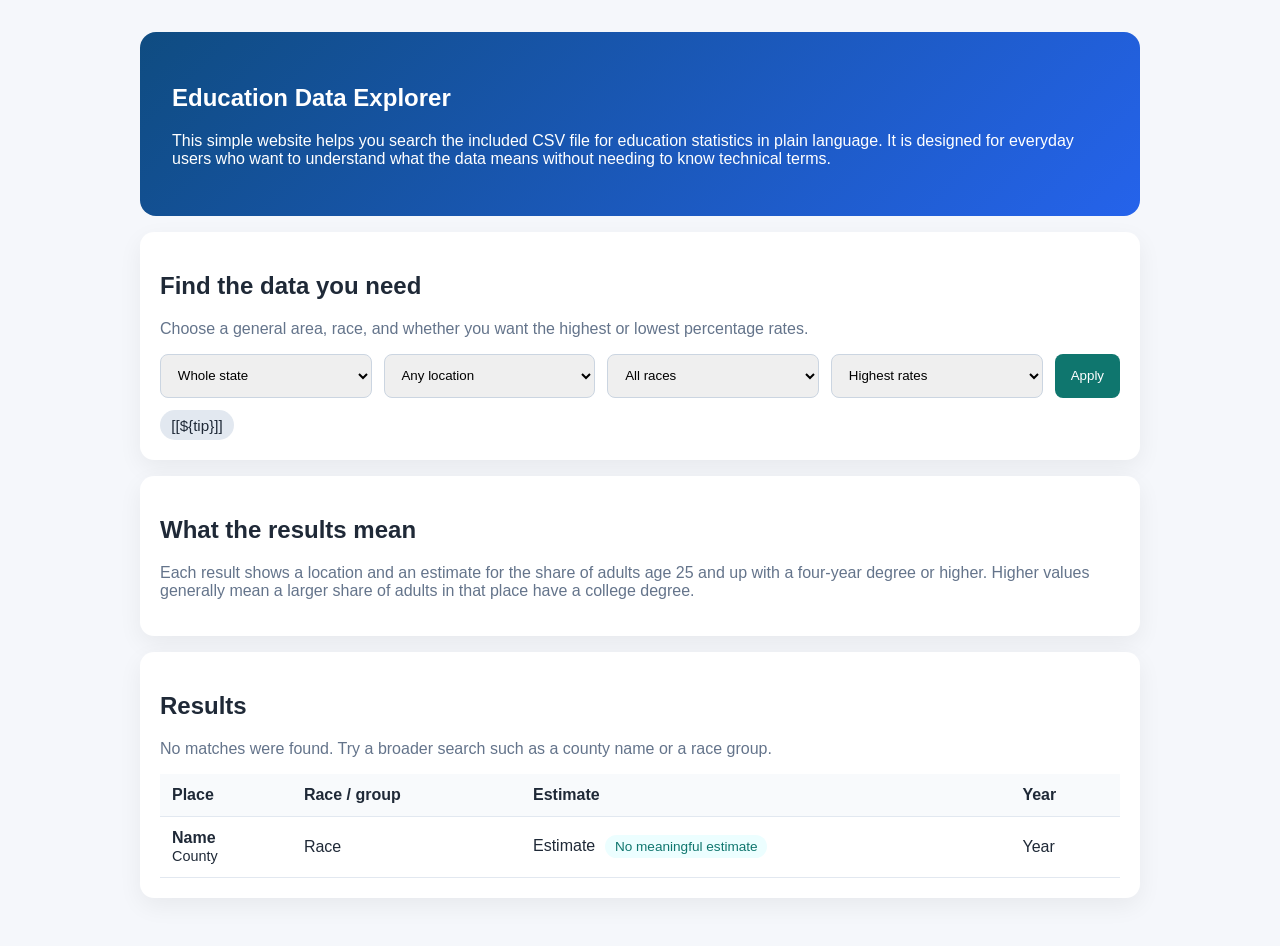
==== src/main/resources/templates/index.html @ f27b2f97 "Works1" ====
<!DOCTYPE html>
<html xmlns:th="http://www.thymeleaf.org" lang="en">
<head>
    <meta charset="UTF-8">
    <meta name="viewport" content="width=device-width, initial-scale=1.0">
    <title>Education Data Explorer</title>
    <style>
        body { font-family: Arial, sans-serif; margin: 0; background: #f5f7fb; color: #1f2937; }
        .page { max-width: 1000px; margin: 0 auto; padding: 2rem 1rem 3rem; }
        .hero { background: linear-gradient(135deg, #0f4c81, #2563eb); color: white; padding: 2rem; border-radius: 16px; }
        .panel { background: white; border-radius: 14px; padding: 1.25rem; margin-top: 1rem; box-shadow: 0 8px 24px rgba(0,0,0,0.06); }
        form { display: flex; gap: 0.75rem; flex-wrap: wrap; }
        select, input[type="text"] { flex: 1; min-width: 180px; padding: 0.8rem; border-radius: 8px; border: 1px solid #cbd5e1; }
        button { padding: 0.8rem 1rem; border: none; background: #0f766e; color: white; border-radius: 8px; cursor: pointer; }
        .badge { display: inline-block; padding: 0.25rem 0.6rem; border-radius: 999px; background: #ecfeff; color: #0f766e; font-size: 0.85rem; margin-left: 0.35rem; }
        .muted { color: #64748b; }
        .suggestions { display: flex; flex-wrap: wrap; gap: 0.5rem; margin-top: 0.75rem; }
        .pill { background: #e2e8f0; padding: 0.4rem 0.7rem; border-radius: 999px; font-size: 0.95rem; }
        table { width: 100%; border-collapse: collapse; margin-top: 1rem; }
        th, td { padding: 0.75rem; border-bottom: 1px solid #e2e8f0; text-align: left; }
        th { background: #f8fafc; }
        .small { font-size: 0.9rem; }
    </style>
</head>
<body>
<div class="page">
    <section class="hero">
        <h1>Education Data Explorer</h1>
        <p>This simple website helps you search the included CSV file for education statistics in plain language. It is designed for everyday users who want to understand what the data means without needing to know technical terms.</p>
    </section>

    <section class="panel">
        <h2>Find the data you need</h2>
        <p class="muted">Choose a general area, race, and whether you want the highest or lowest percentage rates.</p>
        <form method="get" action="/">
            <select name="scope">
                <option value="state" th:selected="${scope == 'state'}">Whole state</option>
                <option value="region" th:selected="${scope == 'region'}">Region</option>
                <option value="county" th:selected="${scope == 'county'}">County</option>
            </select>
            <select name="location">
                <option value="" th:selected="${location == ''}">Any location</option>
                <option value="California" th:selected="${location == 'California'}">California</option>
                <option value="Los Angeles" th:selected="${location == 'Los Angeles'}">Los Angeles</option>
                <option value="San Diego" th:selected="${location == 'San Diego'}">San Diego</option>
                <option value="Bay Area" th:selected="${location == 'Bay Area'}">Bay Area</option>
                <option value="Fresno" th:selected="${location == 'Fresno'}">Fresno</option>
            </select>
            <select name="race">
                <option value="all" th:selected="${race == 'all'}">All races</option>
                <option value="african" th:selected="${race == 'african'}">African American</option>
                <option value="asian" th:selected="${race == 'asian'}">Asian</option>
                <option value="latino" th:selected="${race == 'latino'}">Latino</option>
                <option value="white" th:selected="${race == 'white'}">White</option>
            </select>
            <select name="sortOrder">
                <option value="highest" th:selected="${sortOrder == 'highest'}">Highest rates</option>
                <option value="lowest" th:selected="${sortOrder == 'lowest'}">Lowest rates</option>
            </select>
            <button type="submit">Apply</button>
        </form>
        <div class="suggestions">
            <span class="pill" th:each="tip : ${guidance}">[[${tip}]]</span>
        </div>
    </section>

    <section class="panel">
        <h2>What the results mean</h2>
        <p class="muted">Each result shows a location and an estimate for the share of adults age 25 and up with a four-year degree or higher. Higher values generally mean a larger share of adults in that place have a college degree.</p>
    </section>

    <section class="panel">
        <h2>Results</h2>
        <p class="muted" th:if="${results.isEmpty()}">No matches were found. Try a broader search such as a county name or a race group.</p>
        <table th:if="${!results.isEmpty()}">
            <thead>
            <tr>
                <th>Place</th>
                <th>Race / group</th>
                <th>Estimate</th>
                <th>Year</th>
            </tr>
            </thead>
            <tbody>
            <tr th:each="row : ${results}">
                <td>
                    <strong th:text="${row.geoname()}">Name</strong><br/>
                    <span class="small" th:text="${row.countyName()}">County</span>
                </td>
                <td th:text="${row.raceEthName()}">Race</td>
                <td>
                    <span th:if="${row.estimate() != null && !#strings.isEmpty(row.estimate()) && !#strings.equalsIgnoreCase(row.estimate(), 'NA') && !#strings.equalsIgnoreCase(row.estimate(), 'N/A')}" th:text="${row.estimate() + '%'}">Estimate</span>
                    <span class="badge" th:unless="${row.estimate() != null && !#strings.isEmpty(row.estimate()) && !#strings.equalsIgnoreCase(row.estimate(), 'NA') && !#strings.equalsIgnoreCase(row.estimate(), 'N/A')}">No meaningful estimate</span>
                </td>
                <td th:text="${row.reportYear()}">Year</td>
            </tr>
            </tbody>
        </table>
    </section>
</div>
</body>
</html>
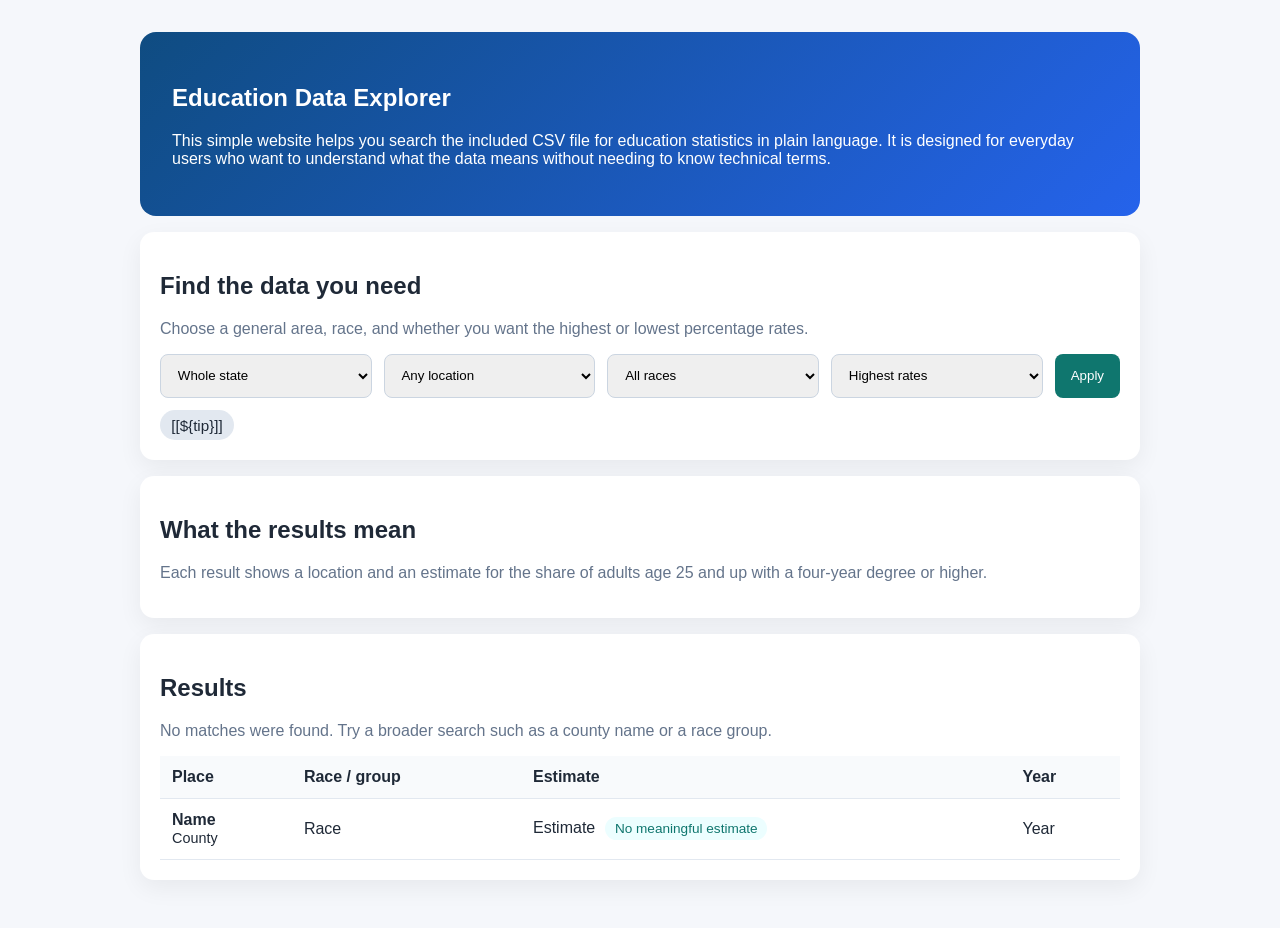
==== commit 41340de4: "Your commit message here" ====
--- a/src/main/resources/templates/index.html
+++ b/src/main/resources/templates/index.html
@@ -66,7 +66,7 @@
 
     <section class="panel">
         <h2>What the results mean</h2>
-        <p class="muted">Each result shows a location and an estimate for the share of adults age 25 and up with a four-year degree or higher. Higher values generally mean a larger share of adults in that place have a college degree.</p>
+        <p class="muted" th:text="${indicatorSummary}">Each result shows a location and an estimate for the share of adults age 25 and up with a four-year degree or higher.</p>
     </section>
 
     <section class="panel">
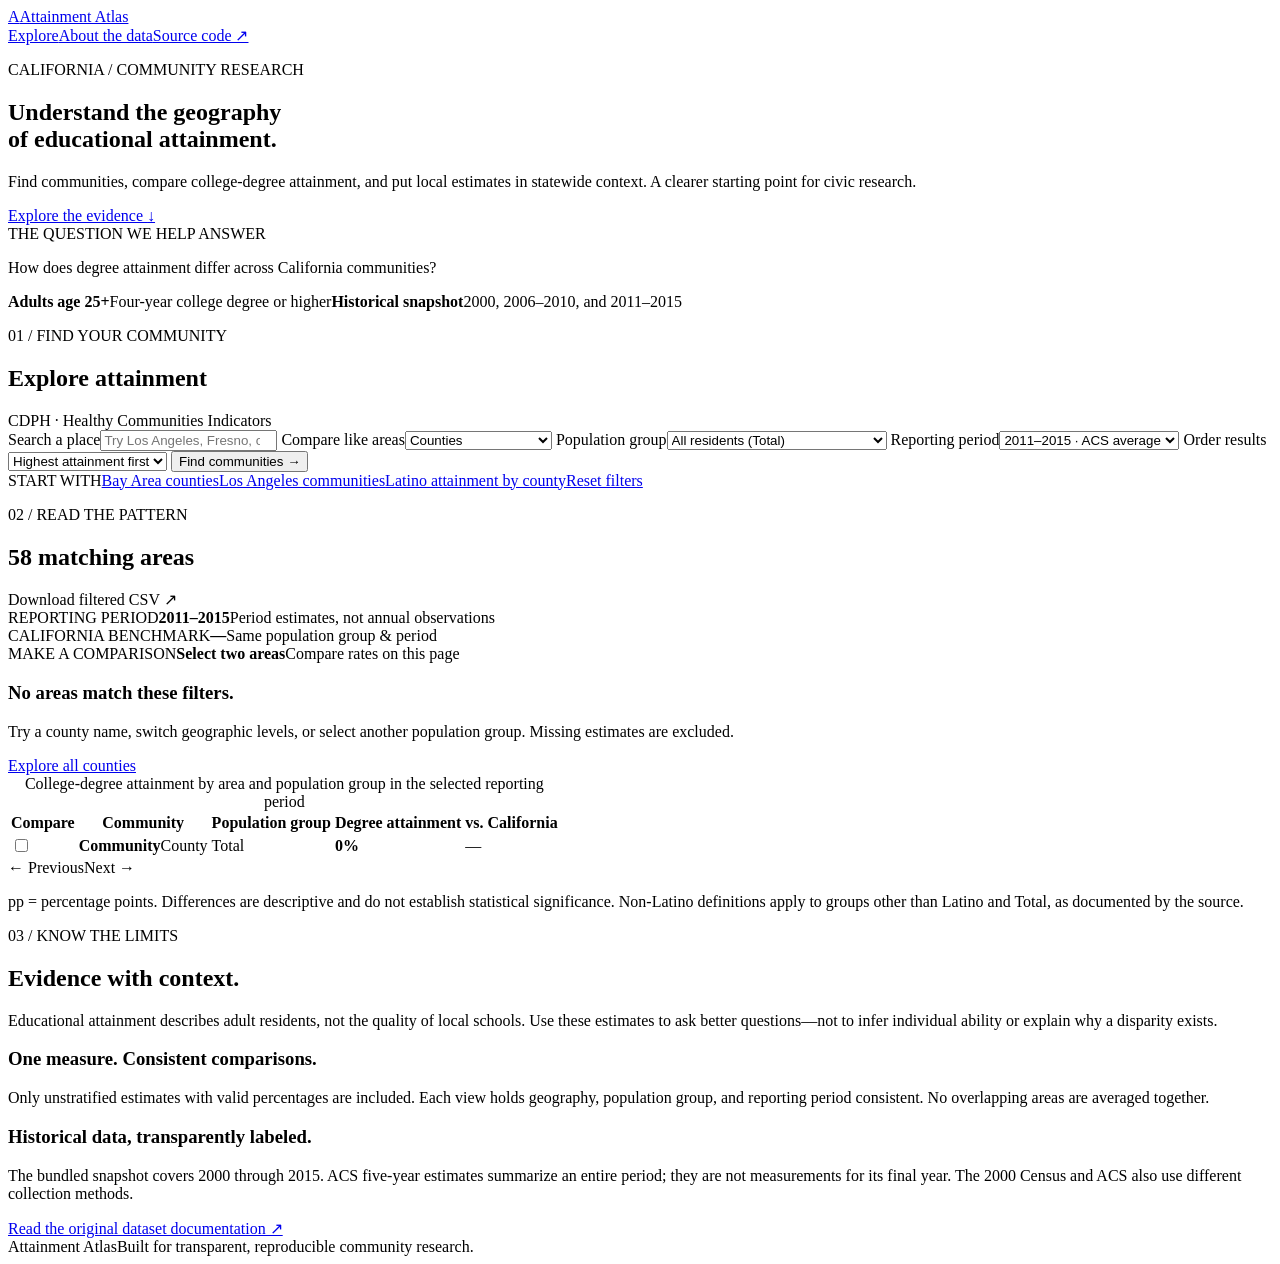
==== commit 9fd642ba: "feat: introduce Attainment Atlas research interface" ====
--- a/src/main/resources/templates/index.html
+++ b/src/main/resources/templates/index.html
@@ -1,102 +1,28 @@
-<!DOCTYPE html>
-<html xmlns:th="http://www.thymeleaf.org" lang="en">
-<head>
-    <meta charset="UTF-8">
-    <meta name="viewport" content="width=device-width, initial-scale=1.0">
-    <title>Education Data Explorer</title>
-    <style>
-        body { font-family: Arial, sans-serif; margin: 0; background: #f5f7fb; color: #1f2937; }
-        .page { max-width: 1000px; margin: 0 auto; padding: 2rem 1rem 3rem; }
-        .hero { background: linear-gradient(135deg, #0f4c81, #2563eb); color: white; padding: 2rem; border-radius: 16px; }
-        .panel { background: white; border-radius: 14px; padding: 1.25rem; margin-top: 1rem; box-shadow: 0 8px 24px rgba(0,0,0,0.06); }
-        form { display: flex; gap: 0.75rem; flex-wrap: wrap; }
-        select, input[type="text"] { flex: 1; min-width: 180px; padding: 0.8rem; border-radius: 8px; border: 1px solid #cbd5e1; }
-        button { padding: 0.8rem 1rem; border: none; background: #0f766e; color: white; border-radius: 8px; cursor: pointer; }
-        .badge { display: inline-block; padding: 0.25rem 0.6rem; border-radius: 999px; background: #ecfeff; color: #0f766e; font-size: 0.85rem; margin-left: 0.35rem; }
-        .muted { color: #64748b; }
-        .suggestions { display: flex; flex-wrap: wrap; gap: 0.5rem; margin-top: 0.75rem; }
-        .pill { background: #e2e8f0; padding: 0.4rem 0.7rem; border-radius: 999px; font-size: 0.95rem; }
-        table { width: 100%; border-collapse: collapse; margin-top: 1rem; }
-        th, td { padding: 0.75rem; border-bottom: 1px solid #e2e8f0; text-align: left; }
-        th { background: #f8fafc; }
-        .small { font-size: 0.9rem; }
-    </style>
-</head>
+<!doctype html>
+<html lang="en" xmlns:th="http://www.thymeleaf.org">
+<head><meta charset="utf-8"><meta name="viewport" content="width=device-width,initial-scale=1"><title>Attainment Atlas · California education research</title><link rel="stylesheet" href="/atlas.css"><script src="/atlas.js" defer></script></head>
 <body>
-<div class="page">
-    <section class="hero">
-        <h1>Education Data Explorer</h1>
-        <p>This simple website helps you search the included CSV file for education statistics in plain language. It is designed for everyday users who want to understand what the data means without needing to know technical terms.</p>
-    </section>
-
-    <section class="panel">
-        <h2>Find the data you need</h2>
-        <p class="muted">Choose a general area, race, and whether you want the highest or lowest percentage rates.</p>
-        <form method="get" action="/">
-            <select name="scope">
-                <option value="state" th:selected="${scope == 'state'}">Whole state</option>
-                <option value="region" th:selected="${scope == 'region'}">Region</option>
-                <option value="county" th:selected="${scope == 'county'}">County</option>
-            </select>
-            <select name="location">
-                <option value="" th:selected="${location == ''}">Any location</option>
-                <option value="California" th:selected="${location == 'California'}">California</option>
-                <option value="Los Angeles" th:selected="${location == 'Los Angeles'}">Los Angeles</option>
-                <option value="San Diego" th:selected="${location == 'San Diego'}">San Diego</option>
-                <option value="Bay Area" th:selected="${location == 'Bay Area'}">Bay Area</option>
-                <option value="Fresno" th:selected="${location == 'Fresno'}">Fresno</option>
-            </select>
-            <select name="race">
-                <option value="all" th:selected="${race == 'all'}">All races</option>
-                <option value="african" th:selected="${race == 'african'}">African American</option>
-                <option value="asian" th:selected="${race == 'asian'}">Asian</option>
-                <option value="latino" th:selected="${race == 'latino'}">Latino</option>
-                <option value="white" th:selected="${race == 'white'}">White</option>
-            </select>
-            <select name="sortOrder">
-                <option value="highest" th:selected="${sortOrder == 'highest'}">Highest rates</option>
-                <option value="lowest" th:selected="${sortOrder == 'lowest'}">Lowest rates</option>
-            </select>
-            <button type="submit">Apply</button>
-        </form>
-        <div class="suggestions">
-            <span class="pill" th:each="tip : ${guidance}">[[${tip}]]</span>
-        </div>
-    </section>
-
-    <section class="panel">
-        <h2>What the results mean</h2>
-        <p class="muted" th:text="${indicatorSummary}">Each result shows a location and an estimate for the share of adults age 25 and up with a four-year degree or higher.</p>
-    </section>
-
-    <section class="panel">
-        <h2>Results</h2>
-        <p class="muted" th:if="${results.isEmpty()}">No matches were found. Try a broader search such as a county name or a race group.</p>
-        <table th:if="${!results.isEmpty()}">
-            <thead>
-            <tr>
-                <th>Place</th>
-                <th>Race / group</th>
-                <th>Estimate</th>
-                <th>Year</th>
-            </tr>
-            </thead>
-            <tbody>
-            <tr th:each="row : ${results}">
-                <td>
-                    <strong th:text="${row.geoname()}">Name</strong><br/>
-                    <span class="small" th:text="${row.countyName()}">County</span>
-                </td>
-                <td th:text="${row.raceEthName()}">Race</td>
-                <td>
-                    <span th:if="${row.estimate() != null && !#strings.isEmpty(row.estimate()) && !#strings.equalsIgnoreCase(row.estimate(), 'NA') && !#strings.equalsIgnoreCase(row.estimate(), 'N/A')}" th:text="${row.estimate() + '%'}">Estimate</span>
-                    <span class="badge" th:unless="${row.estimate() != null && !#strings.isEmpty(row.estimate()) && !#strings.equalsIgnoreCase(row.estimate(), 'NA') && !#strings.equalsIgnoreCase(row.estimate(), 'N/A')}">No meaningful estimate</span>
-                </td>
-                <td th:text="${row.reportYear()}">Year</td>
-            </tr>
-            </tbody>
-        </table>
-    </section>
-</div>
-</body>
-</html>
+<header class="masthead"><a class="brand" href="/">A<span class="brandname">Attainment Atlas</span></a><nav><a href="#explore">Explore</a><a href="#method">About the data</a><a href="https://github.com/Invasivepencils/education-statistics-compiler">Source code ↗</a></nav></header>
+<main>
+<section class="hero"><div><p class="eyebrow">CALIFORNIA / COMMUNITY RESEARCH</p><h1>Understand the geography<br>of educational attainment.</h1><p class="intro">Find communities, compare college-degree attainment, and put local estimates in statewide context. A clearer starting point for civic research.</p><a class="button" href="#explore">Explore the evidence <span>↓</span></a></div><aside class="hero-note"><span class="mini">THE QUESTION WE HELP ANSWER</span><p>How does degree attainment differ across California communities?</p><div class="rule"></div><strong>Adults age 25+</strong><span>Four-year college degree or higher</span><strong>Historical snapshot</strong><span>2000, 2006–2010, and 2011–2015</span></aside></section>
+<section class="workspace" id="explore" aria-labelledby="explore-title"><div class="section-head"><div><p class="eyebrow">01 / FIND YOUR COMMUNITY</p><h2 id="explore-title">Explore attainment</h2></div><span class="tag">CDPH · Healthy Communities Indicators</span></div>
+<form action="/" method="get" class="filters">
+<label class="search-label">Search a place<input name="query" type="search" th:value="${query}" placeholder="Try Los Angeles, Fresno, or Bay Area" list="places"><datalist id="places"><option th:each="place : ${suggestions}" th:value="${place}"></option></datalist></label>
+<label>Compare like areas<select name="scope"><option value="county" th:selected="${scope=='county'}">Counties</option><option value="city" th:selected="${scope=='city'}">Cities &amp; communities</option><option value="region" th:selected="${scope=='region'}">Regions</option><option value="state" th:selected="${scope=='state'}">Statewide</option></select></label>
+<label>Population group<select name="race"><option value="all" th:selected="${race=='all'}">All residents (Total)</option><option value="african" th:selected="${race=='african'}">Black / African American</option><option value="asian" th:selected="${race=='asian'}">Asian</option><option value="latino" th:selected="${race=='latino'}">Latino</option><option value="white" th:selected="${race=='white'}">White</option><option value="aian" th:selected="${race=='aian'}">American Indian / Alaska Native</option><option value="nhopi" th:selected="${race=='nhopi'}">Native Hawaiian / Pacific Islander</option><option value="multiple" th:selected="${race=='multiple'}">Multiple races</option><option value="other" th:selected="${race=='other'}">Other</option></select></label>
+<label>Reporting period<select name="period"><option value="2011-2015" th:selected="${period=='2011-2015'}">2011–2015 · ACS average</option><option value="2006-2010" th:selected="${period=='2006-2010'}">2006–2010 · ACS average</option><option value="2000" th:selected="${period=='2000'}">2000 · Census</option></select></label>
+<label>Order results<select name="sortOrder"><option value="highest" th:selected="${sortOrder=='highest'}">Highest attainment first</option><option value="lowest" th:selected="${sortOrder=='lowest'}">Lowest attainment first</option></select></label>
+<button class="button" type="submit">Find communities →</button>
+</form><div class="quick"><span>START WITH</span><a href="/?scope=county&amp;query=Bay+Area">Bay Area counties</a><a href="/?scope=city&amp;query=Los+Angeles">Los Angeles communities</a><a href="/?scope=county&amp;race=latino">Latino attainment by county</a><a href="/">Reset filters</a></div>
+</section>
+<section class="results" aria-labelledby="result-title"><div class="section-head"><div><p class="eyebrow">02 / READ THE PATTERN</p><h2 id="result-title"><span th:text="${total}">58</span> matching areas</h2></div><a class="textlink" th:href="@{/export(query=${query},scope=${scope},race=${race},period=${period},sortOrder=${sortOrder})}">Download filtered CSV ↗</a></div>
+<div class="context"><div><span class="mini">REPORTING PERIOD</span><strong th:text="${period}">2011–2015</strong><span>Period estimates, not annual observations</span></div><div><span class="mini">CALIFORNIA BENCHMARK</span><strong th:text="${benchmark == null ? 'Unavailable' : #numbers.formatDecimal(benchmark,1,1) + '%'}">—</strong><span>Same population group &amp; period</span></div><div><span class="mini">MAKE A COMPARISON</span><strong>Select two areas</strong><span>Compare rates on this page</span></div></div>
+<div id="comparison" class="comparison" hidden aria-live="polite"></div>
+<div class="empty" th:if="${results.isEmpty()}"><h3>No areas match these filters.</h3><p>Try a county name, switch geographic levels, or select another population group. Missing estimates are excluded.</p><a class="button" href="/">Explore all counties</a></div>
+<div class="table-wrap" th:unless="${results.isEmpty()}"><table><caption class="sr-only">College-degree attainment by area and population group in the selected reporting period</caption><thead><tr><th scope="col">Compare</th><th scope="col">Community</th><th scope="col">Population group</th><th scope="col">Degree attainment</th><th scope="col">vs. California</th></tr></thead><tbody>
+<tr th:each="row : ${results}"><td><input class="compare-check" type="checkbox" th:attr="aria-label=${'Compare ' + service.getDisplayLocation(row)},data-place=${service.getDisplayLocation(row)},data-rate=${row.estimate()}"></td><td><strong th:text="${service.getDisplayLocation(row)}">Community</strong><span class="sub" th:text="${service.getDisplayContext(row)}">County</span></td><td th:text="${service.getDisplayRaceName(row)}">Total</td><td><div class="rate"><strong th:text="${row.estimate() + '%'}">0%</strong><span class="bar"><span th:style="${'width:' + row.estimate() + '%'}"></span></span></div></td><td><span class="gap" th:classappend="${benchmark != null and service.rate(row) >= benchmark ? 'positive' : ''}" th:text="${benchmark == null ? '—' : #numbers.formatDecimal(service.rate(row)-benchmark,1,1) + ' pp'}">—</span></td></tr>
+</tbody></table></div><div class="pagination"><span th:text="${'Page ' + page + ' of ' + pages + ' · 25 areas per page'}"></span><div><a th:if="${page>1}" th:href="@{/(query=${query},scope=${scope},race=${race},period=${period},sortOrder=${sortOrder},page=${page-1})}">← Previous</a><a th:if="${page<pages}" th:href="@{/(query=${query},scope=${scope},race=${race},period=${period},sortOrder=${sortOrder},page=${page+1})}">Next →</a></div></div>
+<p class="footnote">pp = percentage points. Differences are descriptive and do not establish statistical significance. Non-Latino definitions apply to groups other than Latino and Total, as documented by the source.</p></section>
+<section id="method" class="method"><div><p class="eyebrow">03 / KNOW THE LIMITS</p><h2>Evidence with context.</h2><p>Educational attainment describes adult residents, not the quality of local schools. Use these estimates to ask better questions—not to infer individual ability or explain why a disparity exists.</p></div><div><h3>One measure. Consistent comparisons.</h3><p>Only unstratified estimates with valid percentages are included. Each view holds geography, population group, and reporting period consistent. No overlapping areas are averaged together.</p><h3>Historical data, transparently labeled.</h3><p>The bundled snapshot covers 2000 through 2015. ACS five-year estimates summarize an entire period; they are not measurements for its final year. The 2000 Census and ACS also use different collection methods.</p><a class="textlink" href="https://catalog.data.gov/dataset/educational-attainment">Read the original dataset documentation ↗</a></div></section>
+</main><footer><span>Attainment Atlas</span><span>Built for transparent, reproducible community research.</span></footer>
+</body></html>
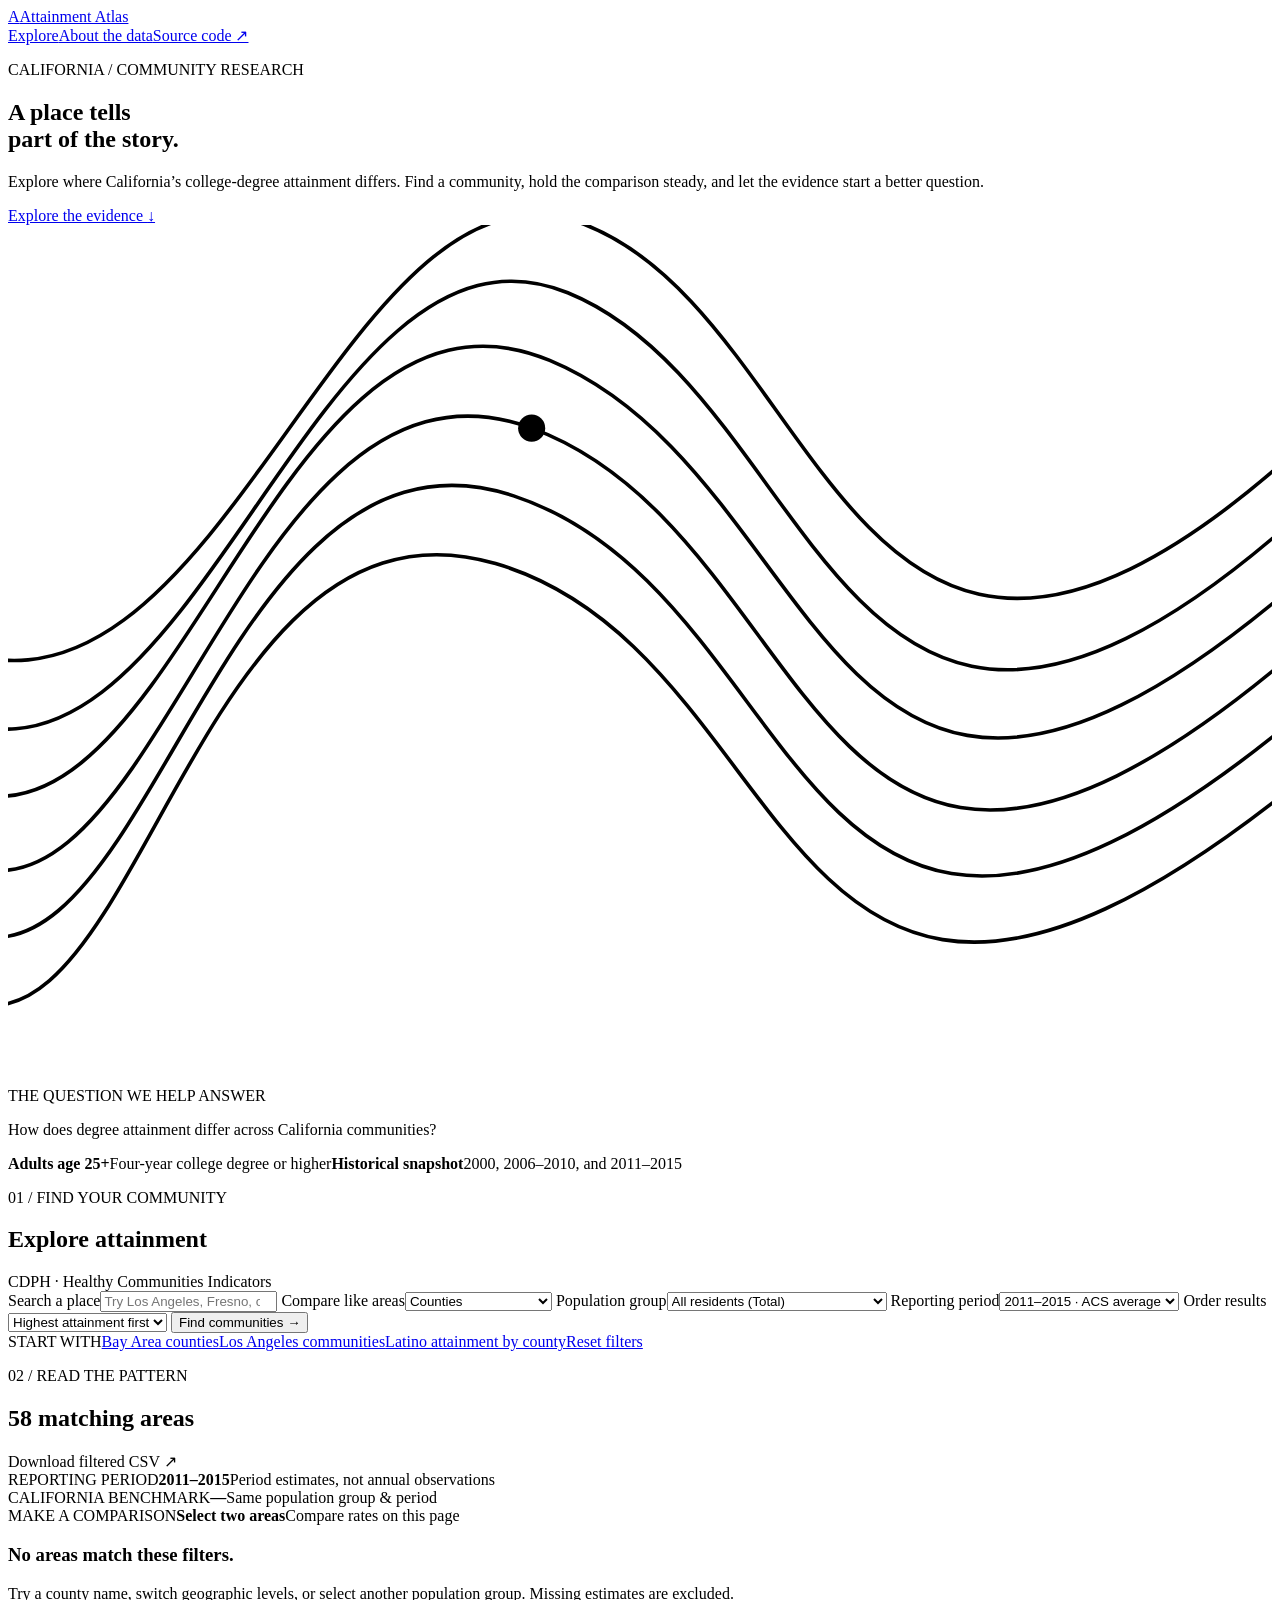
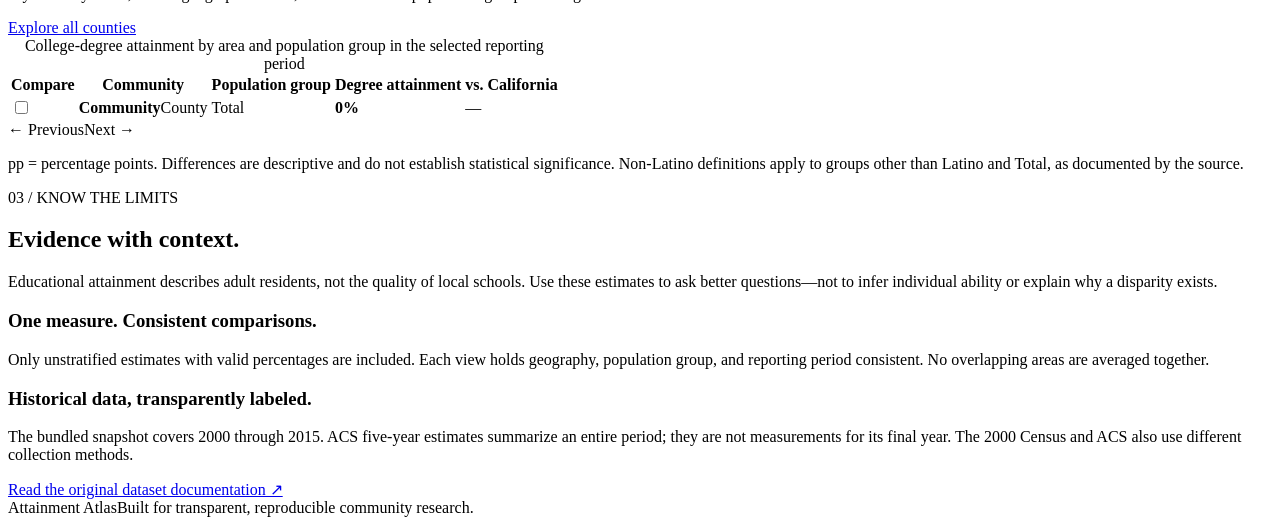
==== commit a6186542: "style: give Attainment Atlas a civic field-guide identity" ====
--- a/src/main/resources/templates/index.html
+++ b/src/main/resources/templates/index.html
@@ -1,28 +1,28 @@
-<!doctype html>
-<html lang="en" xmlns:th="http://www.thymeleaf.org">
-<head><meta charset="utf-8"><meta name="viewport" content="width=device-width,initial-scale=1"><title>Attainment Atlas · California education research</title><link rel="stylesheet" href="/atlas.css"><script src="/atlas.js" defer></script></head>
-<body>
-<header class="masthead"><a class="brand" href="/">A<span class="brandname">Attainment Atlas</span></a><nav><a href="#explore">Explore</a><a href="#method">About the data</a><a href="https://github.com/Invasivepencils/education-statistics-compiler">Source code ↗</a></nav></header>
-<main>
-<section class="hero"><div><p class="eyebrow">CALIFORNIA / COMMUNITY RESEARCH</p><h1>Understand the geography<br>of educational attainment.</h1><p class="intro">Find communities, compare college-degree attainment, and put local estimates in statewide context. A clearer starting point for civic research.</p><a class="button" href="#explore">Explore the evidence <span>↓</span></a></div><aside class="hero-note"><span class="mini">THE QUESTION WE HELP ANSWER</span><p>How does degree attainment differ across California communities?</p><div class="rule"></div><strong>Adults age 25+</strong><span>Four-year college degree or higher</span><strong>Historical snapshot</strong><span>2000, 2006–2010, and 2011–2015</span></aside></section>
-<section class="workspace" id="explore" aria-labelledby="explore-title"><div class="section-head"><div><p class="eyebrow">01 / FIND YOUR COMMUNITY</p><h2 id="explore-title">Explore attainment</h2></div><span class="tag">CDPH · Healthy Communities Indicators</span></div>
-<form action="/" method="get" class="filters">
-<label class="search-label">Search a place<input name="query" type="search" th:value="${query}" placeholder="Try Los Angeles, Fresno, or Bay Area" list="places"><datalist id="places"><option th:each="place : ${suggestions}" th:value="${place}"></option></datalist></label>
-<label>Compare like areas<select name="scope"><option value="county" th:selected="${scope=='county'}">Counties</option><option value="city" th:selected="${scope=='city'}">Cities &amp; communities</option><option value="region" th:selected="${scope=='region'}">Regions</option><option value="state" th:selected="${scope=='state'}">Statewide</option></select></label>
-<label>Population group<select name="race"><option value="all" th:selected="${race=='all'}">All residents (Total)</option><option value="african" th:selected="${race=='african'}">Black / African American</option><option value="asian" th:selected="${race=='asian'}">Asian</option><option value="latino" th:selected="${race=='latino'}">Latino</option><option value="white" th:selected="${race=='white'}">White</option><option value="aian" th:selected="${race=='aian'}">American Indian / Alaska Native</option><option value="nhopi" th:selected="${race=='nhopi'}">Native Hawaiian / Pacific Islander</option><option value="multiple" th:selected="${race=='multiple'}">Multiple races</option><option value="other" th:selected="${race=='other'}">Other</option></select></label>
-<label>Reporting period<select name="period"><option value="2011-2015" th:selected="${period=='2011-2015'}">2011–2015 · ACS average</option><option value="2006-2010" th:selected="${period=='2006-2010'}">2006–2010 · ACS average</option><option value="2000" th:selected="${period=='2000'}">2000 · Census</option></select></label>
-<label>Order results<select name="sortOrder"><option value="highest" th:selected="${sortOrder=='highest'}">Highest attainment first</option><option value="lowest" th:selected="${sortOrder=='lowest'}">Lowest attainment first</option></select></label>
-<button class="button" type="submit">Find communities →</button>
-</form><div class="quick"><span>START WITH</span><a href="/?scope=county&amp;query=Bay+Area">Bay Area counties</a><a href="/?scope=city&amp;query=Los+Angeles">Los Angeles communities</a><a href="/?scope=county&amp;race=latino">Latino attainment by county</a><a href="/">Reset filters</a></div>
-</section>
-<section class="results" aria-labelledby="result-title"><div class="section-head"><div><p class="eyebrow">02 / READ THE PATTERN</p><h2 id="result-title"><span th:text="${total}">58</span> matching areas</h2></div><a class="textlink" th:href="@{/export(query=${query},scope=${scope},race=${race},period=${period},sortOrder=${sortOrder})}">Download filtered CSV ↗</a></div>
-<div class="context"><div><span class="mini">REPORTING PERIOD</span><strong th:text="${period}">2011–2015</strong><span>Period estimates, not annual observations</span></div><div><span class="mini">CALIFORNIA BENCHMARK</span><strong th:text="${benchmark == null ? 'Unavailable' : #numbers.formatDecimal(benchmark,1,1) + '%'}">—</strong><span>Same population group &amp; period</span></div><div><span class="mini">MAKE A COMPARISON</span><strong>Select two areas</strong><span>Compare rates on this page</span></div></div>
-<div id="comparison" class="comparison" hidden aria-live="polite"></div>
-<div class="empty" th:if="${results.isEmpty()}"><h3>No areas match these filters.</h3><p>Try a county name, switch geographic levels, or select another population group. Missing estimates are excluded.</p><a class="button" href="/">Explore all counties</a></div>
-<div class="table-wrap" th:unless="${results.isEmpty()}"><table><caption class="sr-only">College-degree attainment by area and population group in the selected reporting period</caption><thead><tr><th scope="col">Compare</th><th scope="col">Community</th><th scope="col">Population group</th><th scope="col">Degree attainment</th><th scope="col">vs. California</th></tr></thead><tbody>
-<tr th:each="row : ${results}"><td><input class="compare-check" type="checkbox" th:attr="aria-label=${'Compare ' + service.getDisplayLocation(row)},data-place=${service.getDisplayLocation(row)},data-rate=${row.estimate()}"></td><td><strong th:text="${service.getDisplayLocation(row)}">Community</strong><span class="sub" th:text="${service.getDisplayContext(row)}">County</span></td><td th:text="${service.getDisplayRaceName(row)}">Total</td><td><div class="rate"><strong th:text="${row.estimate() + '%'}">0%</strong><span class="bar"><span th:style="${'width:' + row.estimate() + '%'}"></span></span></div></td><td><span class="gap" th:classappend="${benchmark != null and service.rate(row) >= benchmark ? 'positive' : ''}" th:text="${benchmark == null ? '—' : #numbers.formatDecimal(service.rate(row)-benchmark,1,1) + ' pp'}">—</span></td></tr>
-</tbody></table></div><div class="pagination"><span th:text="${'Page ' + page + ' of ' + pages + ' · 25 areas per page'}"></span><div><a th:if="${page>1}" th:href="@{/(query=${query},scope=${scope},race=${race},period=${period},sortOrder=${sortOrder},page=${page-1})}">← Previous</a><a th:if="${page<pages}" th:href="@{/(query=${query},scope=${scope},race=${race},period=${period},sortOrder=${sortOrder},page=${page+1})}">Next →</a></div></div>
-<p class="footnote">pp = percentage points. Differences are descriptive and do not establish statistical significance. Non-Latino definitions apply to groups other than Latino and Total, as documented by the source.</p></section>
-<section id="method" class="method"><div><p class="eyebrow">03 / KNOW THE LIMITS</p><h2>Evidence with context.</h2><p>Educational attainment describes adult residents, not the quality of local schools. Use these estimates to ask better questions—not to infer individual ability or explain why a disparity exists.</p></div><div><h3>One measure. Consistent comparisons.</h3><p>Only unstratified estimates with valid percentages are included. Each view holds geography, population group, and reporting period consistent. No overlapping areas are averaged together.</p><h3>Historical data, transparently labeled.</h3><p>The bundled snapshot covers 2000 through 2015. ACS five-year estimates summarize an entire period; they are not measurements for its final year. The 2000 Census and ACS also use different collection methods.</p><a class="textlink" href="https://catalog.data.gov/dataset/educational-attainment">Read the original dataset documentation ↗</a></div></section>
-</main><footer><span>Attainment Atlas</span><span>Built for transparent, reproducible community research.</span></footer>
+<!doctype html>
+<html lang="en" xmlns:th="http://www.thymeleaf.org">
+<head><meta charset="utf-8"><meta name="viewport" content="width=device-width,initial-scale=1"><title>Attainment Atlas · California education research</title><link rel="stylesheet" href="/atlas.css"><script src="/atlas.js" defer></script></head>
+<body>
+<header class="masthead"><a class="brand" href="/">A<span class="brandname">Attainment Atlas</span></a><nav><a href="#explore">Explore</a><a href="#method">About the data</a><a href="https://github.com/Invasivepencils/education-statistics-compiler">Source code ↗</a></nav></header>
+<main>
+<section class="hero"><div><p class="eyebrow">CALIFORNIA / COMMUNITY RESEARCH</p><h1>A place tells<br>part of the story.</h1><p class="intro">Explore where California’s college-degree attainment differs. Find a community, hold the comparison steady, and let the evidence start a better question.</p><a class="button" href="#explore">Explore the evidence <span>↓</span></a></div><aside class="hero-note"><svg class="contour-art" viewBox="0 0 280 190" aria-hidden="true"><g fill="none" stroke="currentColor" stroke-width=".8"><path d="M-20 135C32 180 48 20 116 45S176 195 296 85"/><path d="M-20 120C36 160 55 3 120 30S180 177 296 70"/><path d="M-20 105C40 145 65-9 124 15S184 163 296 55"/><path d="M-20 90C46 129 72-22 128 0S187 147 296 40"/><path d="M-20 150C30 194 42 37 112 60S172 210 296 100"/><path d="M-20 165C28 209 36 54 108 75S168 225 296 115"/></g><circle cx="116" cy="45" r="3" fill="currentColor"/></svg><span class="mini">THE QUESTION WE HELP ANSWER</span><p>How does degree attainment differ across California communities?</p><div class="rule"></div><strong>Adults age 25+</strong><span>Four-year college degree or higher</span><strong>Historical snapshot</strong><span>2000, 2006–2010, and 2011–2015</span></aside></section>
+<section class="workspace" id="explore" aria-labelledby="explore-title"><div class="section-head"><div><p class="eyebrow">01 / FIND YOUR COMMUNITY</p><h2 id="explore-title">Explore attainment</h2></div><span class="tag">CDPH · Healthy Communities Indicators</span></div>
+<form action="/" method="get" class="filters">
+<label class="search-label">Search a place<input name="query" type="search" th:value="${query}" placeholder="Try Los Angeles, Fresno, or Bay Area" list="places"><datalist id="places"><option th:each="place : ${suggestions}" th:value="${place}"></option></datalist></label>
+<label>Compare like areas<select name="scope"><option value="county" th:selected="${scope=='county'}">Counties</option><option value="city" th:selected="${scope=='city'}">Cities &amp; communities</option><option value="region" th:selected="${scope=='region'}">Regions</option><option value="state" th:selected="${scope=='state'}">Statewide</option></select></label>
+<label>Population group<select name="race"><option value="all" th:selected="${race=='all'}">All residents (Total)</option><option value="african" th:selected="${race=='african'}">Black / African American</option><option value="asian" th:selected="${race=='asian'}">Asian</option><option value="latino" th:selected="${race=='latino'}">Latino</option><option value="white" th:selected="${race=='white'}">White</option><option value="aian" th:selected="${race=='aian'}">American Indian / Alaska Native</option><option value="nhopi" th:selected="${race=='nhopi'}">Native Hawaiian / Pacific Islander</option><option value="multiple" th:selected="${race=='multiple'}">Multiple races</option><option value="other" th:selected="${race=='other'}">Other</option></select></label>
+<label>Reporting period<select name="period"><option value="2011-2015" th:selected="${period=='2011-2015'}">2011–2015 · ACS average</option><option value="2006-2010" th:selected="${period=='2006-2010'}">2006–2010 · ACS average</option><option value="2000" th:selected="${period=='2000'}">2000 · Census</option></select></label>
+<label>Order results<select name="sortOrder"><option value="highest" th:selected="${sortOrder=='highest'}">Highest attainment first</option><option value="lowest" th:selected="${sortOrder=='lowest'}">Lowest attainment first</option></select></label>
+<button class="button" type="submit">Find communities →</button>
+</form><div class="quick"><span>START WITH</span><a href="/?scope=county&amp;query=Bay+Area">Bay Area counties</a><a href="/?scope=city&amp;query=Los+Angeles">Los Angeles communities</a><a href="/?scope=county&amp;race=latino">Latino attainment by county</a><a href="/">Reset filters</a></div>
+</section>
+<section class="results" aria-labelledby="result-title"><div class="section-head"><div><p class="eyebrow">02 / READ THE PATTERN</p><h2 id="result-title"><span th:text="${total}">58</span> matching areas</h2></div><a class="textlink" th:href="@{/export(query=${query},scope=${scope},race=${race},period=${period},sortOrder=${sortOrder})}">Download filtered CSV ↗</a></div>
+<div class="context"><div><span class="mini">REPORTING PERIOD</span><strong th:text="${period}">2011–2015</strong><span>Period estimates, not annual observations</span></div><div><span class="mini">CALIFORNIA BENCHMARK</span><strong th:text="${benchmark == null ? 'Unavailable' : #numbers.formatDecimal(benchmark,1,1) + '%'}">—</strong><span>Same population group &amp; period</span></div><div><span class="mini">MAKE A COMPARISON</span><strong>Select two areas</strong><span>Compare rates on this page</span></div></div>
+<div id="comparison" class="comparison" hidden aria-live="polite"></div>
+<div class="empty" th:if="${results.isEmpty()}"><h3>No areas match these filters.</h3><p>Try a county name, switch geographic levels, or select another population group. Missing estimates are excluded.</p><a class="button" href="/">Explore all counties</a></div>
+<div class="table-wrap" th:unless="${results.isEmpty()}"><table><caption class="sr-only">College-degree attainment by area and population group in the selected reporting period</caption><thead><tr><th scope="col">Compare</th><th scope="col">Community</th><th scope="col">Population group</th><th scope="col">Degree attainment</th><th scope="col">vs. California</th></tr></thead><tbody>
+<tr th:each="row : ${results}"><td><input class="compare-check" type="checkbox" th:attr="aria-label=${'Compare ' + service.getDisplayLocation(row)},data-place=${service.getDisplayLocation(row)},data-rate=${row.estimate()}"></td><td><strong th:text="${service.getDisplayLocation(row)}">Community</strong><span class="sub" th:text="${service.getDisplayContext(row)}">County</span></td><td th:text="${service.getDisplayRaceName(row)}">Total</td><td><div class="rate"><strong th:text="${row.estimate() + '%'}">0%</strong><span class="bar"><span th:style="${'width:' + row.estimate() + '%'}"></span></span></div></td><td><span class="gap" th:classappend="${benchmark != null and service.rate(row) >= benchmark ? 'positive' : ''}" th:text="${benchmark == null ? '—' : #numbers.formatDecimal(service.rate(row)-benchmark,1,1) + ' pp'}">—</span></td></tr>
+</tbody></table></div><div class="pagination"><span th:text="${'Page ' + page + ' of ' + pages + ' · 25 areas per page'}"></span><div><a th:if="${page>1}" th:href="@{/(query=${query},scope=${scope},race=${race},period=${period},sortOrder=${sortOrder},page=${page-1})}">← Previous</a><a th:if="${page<pages}" th:href="@{/(query=${query},scope=${scope},race=${race},period=${period},sortOrder=${sortOrder},page=${page+1})}">Next →</a></div></div>
+<p class="footnote">pp = percentage points. Differences are descriptive and do not establish statistical significance. Non-Latino definitions apply to groups other than Latino and Total, as documented by the source.</p></section>
+<section id="method" class="method"><div><p class="eyebrow">03 / KNOW THE LIMITS</p><h2>Evidence with context.</h2><p>Educational attainment describes adult residents, not the quality of local schools. Use these estimates to ask better questions—not to infer individual ability or explain why a disparity exists.</p></div><div><h3>One measure. Consistent comparisons.</h3><p>Only unstratified estimates with valid percentages are included. Each view holds geography, population group, and reporting period consistent. No overlapping areas are averaged together.</p><h3>Historical data, transparently labeled.</h3><p>The bundled snapshot covers 2000 through 2015. ACS five-year estimates summarize an entire period; they are not measurements for its final year. The 2000 Census and ACS also use different collection methods.</p><a class="textlink" href="https://catalog.data.gov/dataset/educational-attainment">Read the original dataset documentation ↗</a></div></section>
+</main><footer><span>Attainment Atlas</span><span>Built for transparent, reproducible community research.</span></footer>
 </body></html>
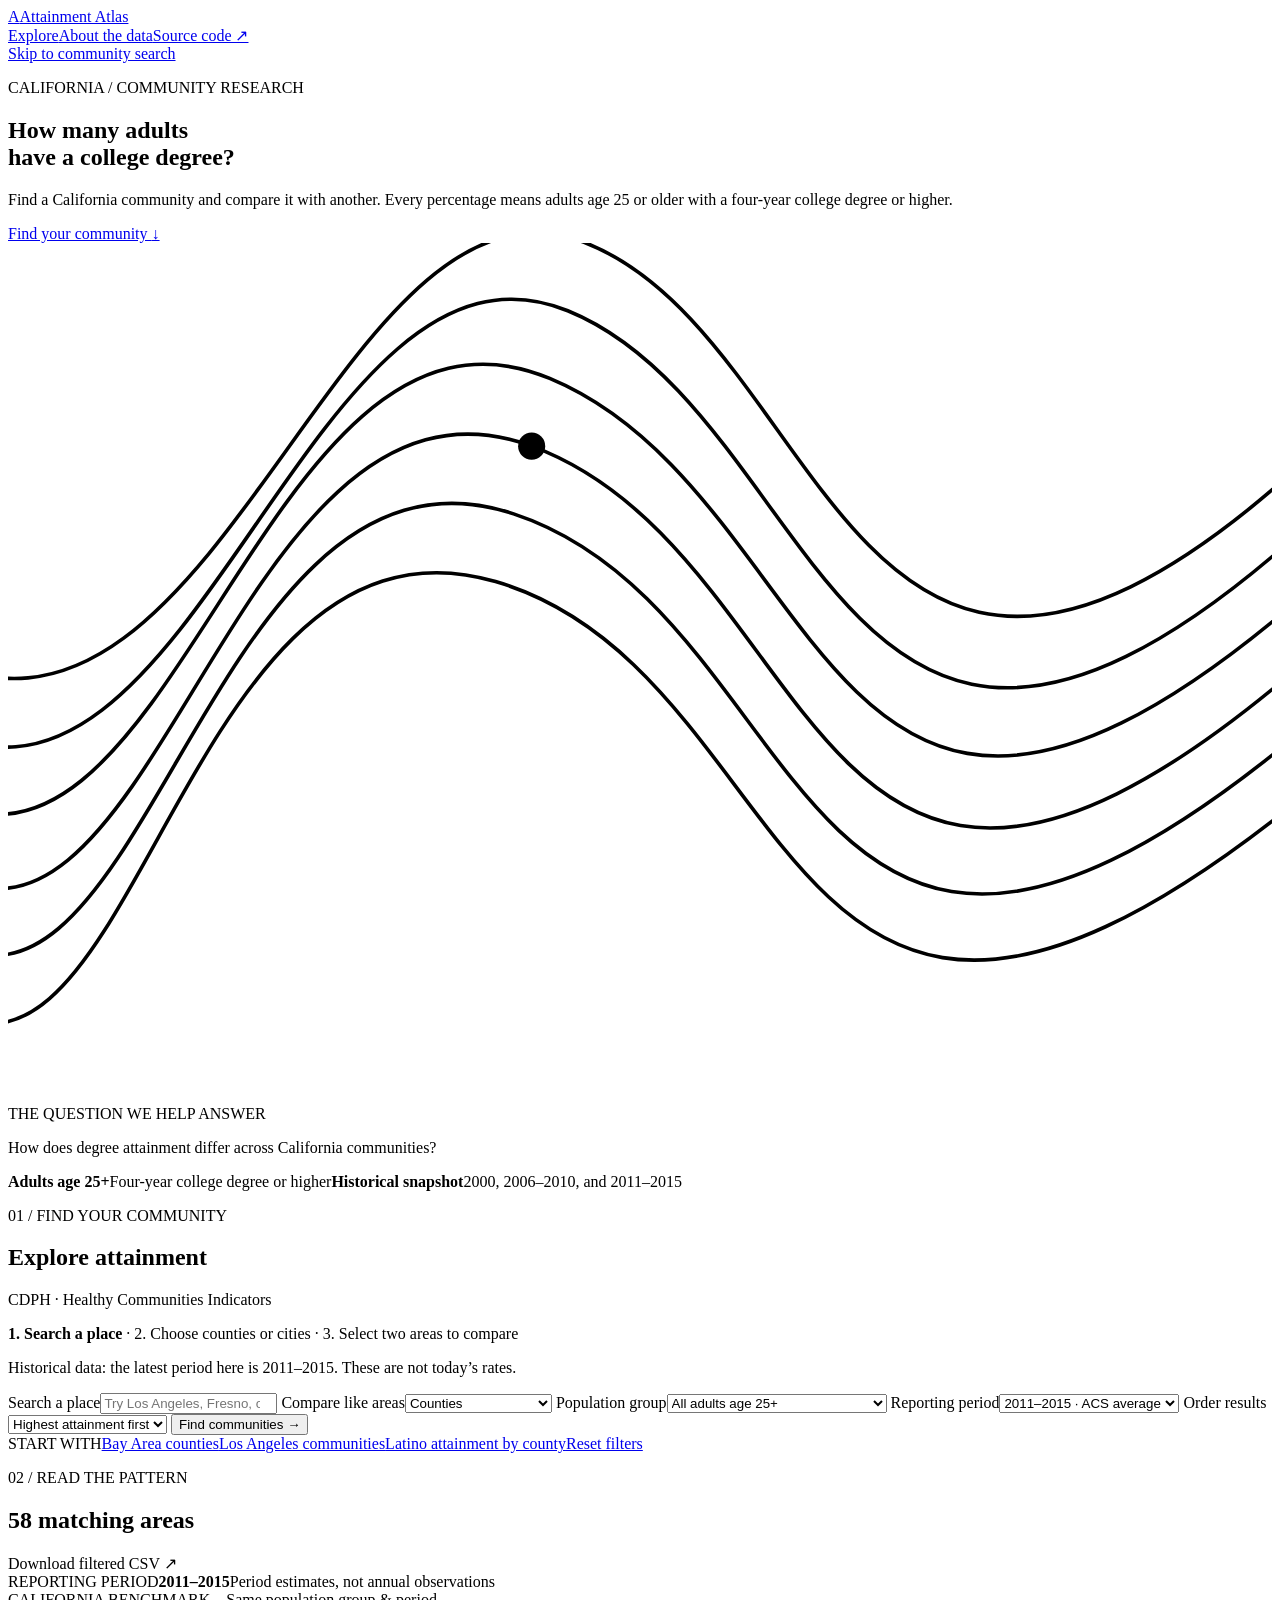
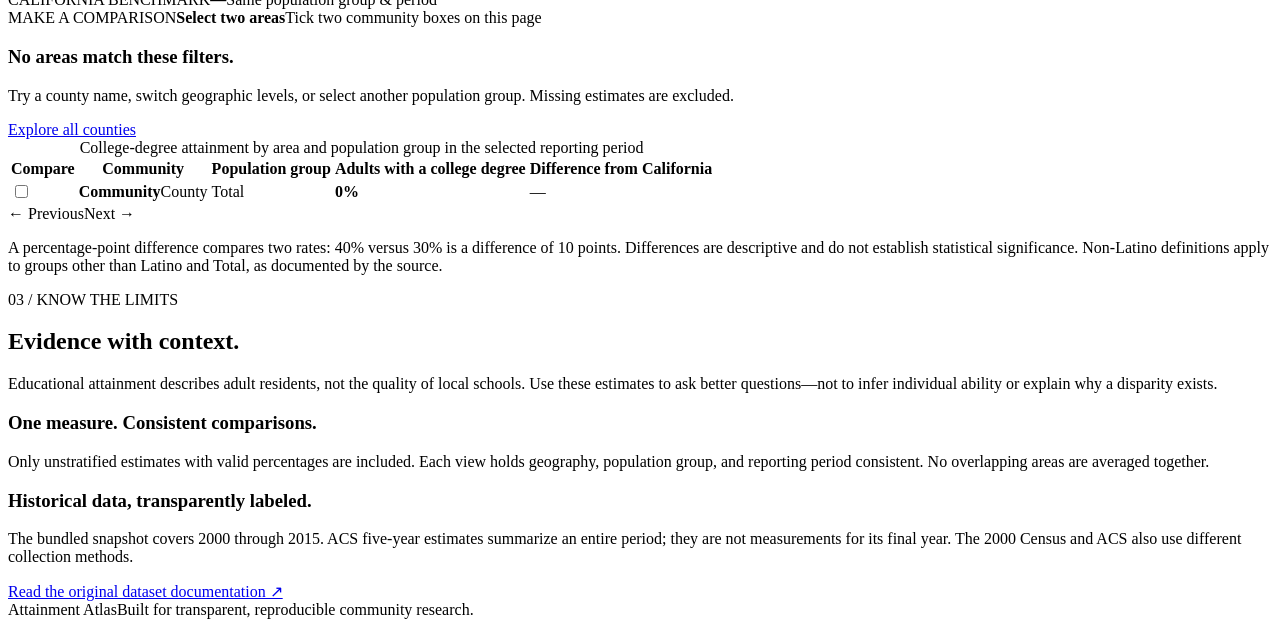
==== commit f852f255: "Add plain-language guidance to the local page" ====
--- a/src/main/resources/templates/index.html
+++ b/src/main/resources/templates/index.html
@@ -1,28 +1,28 @@
-<!doctype html>
-<html lang="en" xmlns:th="http://www.thymeleaf.org">
-<head><meta charset="utf-8"><meta name="viewport" content="width=device-width,initial-scale=1"><title>Attainment Atlas · California education research</title><link rel="stylesheet" href="/atlas.css"><script src="/atlas.js" defer></script></head>
-<body>
-<header class="masthead"><a class="brand" href="/">A<span class="brandname">Attainment Atlas</span></a><nav><a href="#explore">Explore</a><a href="#method">About the data</a><a href="https://github.com/Invasivepencils/education-statistics-compiler">Source code ↗</a></nav></header>
-<main>
-<section class="hero"><div><p class="eyebrow">CALIFORNIA / COMMUNITY RESEARCH</p><h1>A place tells<br>part of the story.</h1><p class="intro">Explore where California’s college-degree attainment differs. Find a community, hold the comparison steady, and let the evidence start a better question.</p><a class="button" href="#explore">Explore the evidence <span>↓</span></a></div><aside class="hero-note"><svg class="contour-art" viewBox="0 0 280 190" aria-hidden="true"><g fill="none" stroke="currentColor" stroke-width=".8"><path d="M-20 135C32 180 48 20 116 45S176 195 296 85"/><path d="M-20 120C36 160 55 3 120 30S180 177 296 70"/><path d="M-20 105C40 145 65-9 124 15S184 163 296 55"/><path d="M-20 90C46 129 72-22 128 0S187 147 296 40"/><path d="M-20 150C30 194 42 37 112 60S172 210 296 100"/><path d="M-20 165C28 209 36 54 108 75S168 225 296 115"/></g><circle cx="116" cy="45" r="3" fill="currentColor"/></svg><span class="mini">THE QUESTION WE HELP ANSWER</span><p>How does degree attainment differ across California communities?</p><div class="rule"></div><strong>Adults age 25+</strong><span>Four-year college degree or higher</span><strong>Historical snapshot</strong><span>2000, 2006–2010, and 2011–2015</span></aside></section>
-<section class="workspace" id="explore" aria-labelledby="explore-title"><div class="section-head"><div><p class="eyebrow">01 / FIND YOUR COMMUNITY</p><h2 id="explore-title">Explore attainment</h2></div><span class="tag">CDPH · Healthy Communities Indicators</span></div>
-<form action="/" method="get" class="filters">
-<label class="search-label">Search a place<input name="query" type="search" th:value="${query}" placeholder="Try Los Angeles, Fresno, or Bay Area" list="places"><datalist id="places"><option th:each="place : ${suggestions}" th:value="${place}"></option></datalist></label>
-<label>Compare like areas<select name="scope"><option value="county" th:selected="${scope=='county'}">Counties</option><option value="city" th:selected="${scope=='city'}">Cities &amp; communities</option><option value="region" th:selected="${scope=='region'}">Regions</option><option value="state" th:selected="${scope=='state'}">Statewide</option></select></label>
-<label>Population group<select name="race"><option value="all" th:selected="${race=='all'}">All residents (Total)</option><option value="african" th:selected="${race=='african'}">Black / African American</option><option value="asian" th:selected="${race=='asian'}">Asian</option><option value="latino" th:selected="${race=='latino'}">Latino</option><option value="white" th:selected="${race=='white'}">White</option><option value="aian" th:selected="${race=='aian'}">American Indian / Alaska Native</option><option value="nhopi" th:selected="${race=='nhopi'}">Native Hawaiian / Pacific Islander</option><option value="multiple" th:selected="${race=='multiple'}">Multiple races</option><option value="other" th:selected="${race=='other'}">Other</option></select></label>
-<label>Reporting period<select name="period"><option value="2011-2015" th:selected="${period=='2011-2015'}">2011–2015 · ACS average</option><option value="2006-2010" th:selected="${period=='2006-2010'}">2006–2010 · ACS average</option><option value="2000" th:selected="${period=='2000'}">2000 · Census</option></select></label>
-<label>Order results<select name="sortOrder"><option value="highest" th:selected="${sortOrder=='highest'}">Highest attainment first</option><option value="lowest" th:selected="${sortOrder=='lowest'}">Lowest attainment first</option></select></label>
-<button class="button" type="submit">Find communities →</button>
-</form><div class="quick"><span>START WITH</span><a href="/?scope=county&amp;query=Bay+Area">Bay Area counties</a><a href="/?scope=city&amp;query=Los+Angeles">Los Angeles communities</a><a href="/?scope=county&amp;race=latino">Latino attainment by county</a><a href="/">Reset filters</a></div>
-</section>
-<section class="results" aria-labelledby="result-title"><div class="section-head"><div><p class="eyebrow">02 / READ THE PATTERN</p><h2 id="result-title"><span th:text="${total}">58</span> matching areas</h2></div><a class="textlink" th:href="@{/export(query=${query},scope=${scope},race=${race},period=${period},sortOrder=${sortOrder})}">Download filtered CSV ↗</a></div>
-<div class="context"><div><span class="mini">REPORTING PERIOD</span><strong th:text="${period}">2011–2015</strong><span>Period estimates, not annual observations</span></div><div><span class="mini">CALIFORNIA BENCHMARK</span><strong th:text="${benchmark == null ? 'Unavailable' : #numbers.formatDecimal(benchmark,1,1) + '%'}">—</strong><span>Same population group &amp; period</span></div><div><span class="mini">MAKE A COMPARISON</span><strong>Select two areas</strong><span>Compare rates on this page</span></div></div>
-<div id="comparison" class="comparison" hidden aria-live="polite"></div>
-<div class="empty" th:if="${results.isEmpty()}"><h3>No areas match these filters.</h3><p>Try a county name, switch geographic levels, or select another population group. Missing estimates are excluded.</p><a class="button" href="/">Explore all counties</a></div>
-<div class="table-wrap" th:unless="${results.isEmpty()}"><table><caption class="sr-only">College-degree attainment by area and population group in the selected reporting period</caption><thead><tr><th scope="col">Compare</th><th scope="col">Community</th><th scope="col">Population group</th><th scope="col">Degree attainment</th><th scope="col">vs. California</th></tr></thead><tbody>
-<tr th:each="row : ${results}"><td><input class="compare-check" type="checkbox" th:attr="aria-label=${'Compare ' + service.getDisplayLocation(row)},data-place=${service.getDisplayLocation(row)},data-rate=${row.estimate()}"></td><td><strong th:text="${service.getDisplayLocation(row)}">Community</strong><span class="sub" th:text="${service.getDisplayContext(row)}">County</span></td><td th:text="${service.getDisplayRaceName(row)}">Total</td><td><div class="rate"><strong th:text="${row.estimate() + '%'}">0%</strong><span class="bar"><span th:style="${'width:' + row.estimate() + '%'}"></span></span></div></td><td><span class="gap" th:classappend="${benchmark != null and service.rate(row) >= benchmark ? 'positive' : ''}" th:text="${benchmark == null ? '—' : #numbers.formatDecimal(service.rate(row)-benchmark,1,1) + ' pp'}">—</span></td></tr>
-</tbody></table></div><div class="pagination"><span th:text="${'Page ' + page + ' of ' + pages + ' · 25 areas per page'}"></span><div><a th:if="${page>1}" th:href="@{/(query=${query},scope=${scope},race=${race},period=${period},sortOrder=${sortOrder},page=${page-1})}">← Previous</a><a th:if="${page<pages}" th:href="@{/(query=${query},scope=${scope},race=${race},period=${period},sortOrder=${sortOrder},page=${page+1})}">Next →</a></div></div>
-<p class="footnote">pp = percentage points. Differences are descriptive and do not establish statistical significance. Non-Latino definitions apply to groups other than Latino and Total, as documented by the source.</p></section>
-<section id="method" class="method"><div><p class="eyebrow">03 / KNOW THE LIMITS</p><h2>Evidence with context.</h2><p>Educational attainment describes adult residents, not the quality of local schools. Use these estimates to ask better questions—not to infer individual ability or explain why a disparity exists.</p></div><div><h3>One measure. Consistent comparisons.</h3><p>Only unstratified estimates with valid percentages are included. Each view holds geography, population group, and reporting period consistent. No overlapping areas are averaged together.</p><h3>Historical data, transparently labeled.</h3><p>The bundled snapshot covers 2000 through 2015. ACS five-year estimates summarize an entire period; they are not measurements for its final year. The 2000 Census and ACS also use different collection methods.</p><a class="textlink" href="https://catalog.data.gov/dataset/educational-attainment">Read the original dataset documentation ↗</a></div></section>
-</main><footer><span>Attainment Atlas</span><span>Built for transparent, reproducible community research.</span></footer>
-</body></html>
+<!doctype html>
+<html lang="en" xmlns:th="http://www.thymeleaf.org">
+<head><meta charset="utf-8"><meta name="viewport" content="width=device-width,initial-scale=1"><title>Attainment Atlas · California education research</title><link rel="stylesheet" href="/atlas.css"><script src="/atlas.js" defer></script></head>
+<body>
+<header class="masthead"><a class="brand" href="/">A<span class="brandname">Attainment Atlas</span></a><nav><a href="#explore">Explore</a><a href="#method">About the data</a><a href="https://github.com/Invasivepencils/education-statistics-compiler">Source code ↗</a></nav></header>
+<main><a class="skip" href="#explore">Skip to community search</a>
+<section class="hero"><div><p class="eyebrow">CALIFORNIA / COMMUNITY RESEARCH</p><h1>How many adults<br>have a college degree?</h1><p class="intro">Find a California community and compare it with another. Every percentage means adults age 25 or older with a four-year college degree or higher.</p><a class="button" href="#explore">Find your community <span>↓</span></a></div><aside class="hero-note"><svg class="contour-art" viewBox="0 0 280 190" aria-hidden="true"><g fill="none" stroke="currentColor" stroke-width=".8"><path d="M-20 135C32 180 48 20 116 45S176 195 296 85"/><path d="M-20 120C36 160 55 3 120 30S180 177 296 70"/><path d="M-20 105C40 145 65-9 124 15S184 163 296 55"/><path d="M-20 90C46 129 72-22 128 0S187 147 296 40"/><path d="M-20 150C30 194 42 37 112 60S172 210 296 100"/><path d="M-20 165C28 209 36 54 108 75S168 225 296 115"/></g><circle cx="116" cy="45" r="3" fill="currentColor"/></svg><span class="mini">THE QUESTION WE HELP ANSWER</span><p>How does degree attainment differ across California communities?</p><div class="rule"></div><strong>Adults age 25+</strong><span>Four-year college degree or higher</span><strong>Historical snapshot</strong><span>2000, 2006–2010, and 2011–2015</span></aside></section>
+<section class="workspace" id="explore" aria-labelledby="explore-title"><div class="section-head"><div><p class="eyebrow">01 / FIND YOUR COMMUNITY</p><h2 id="explore-title">Explore attainment</h2></div><span class="tag">CDPH · Healthy Communities Indicators</span></div>
+<p class="guide"><strong>1. Search a place</strong> · 2. Choose counties or cities · 3. Select two areas to compare</p><p class="history-note">Historical data: the latest period here is 2011–2015. These are not today’s rates.</p><form action="/" method="get" class="filters">
+<label class="search-label">Search a place<input name="query" type="search" th:value="${query}" placeholder="Try Los Angeles, Fresno, or Bay Area" list="places"><datalist id="places"><option th:each="place : ${suggestions}" th:value="${place}"></option></datalist></label>
+<label>Compare like areas<select name="scope"><option value="county" th:selected="${scope=='county'}">Counties</option><option value="city" th:selected="${scope=='city'}">Cities &amp; communities</option><option value="region" th:selected="${scope=='region'}">Regions</option><option value="state" th:selected="${scope=='state'}">Statewide</option></select></label>
+<label>Population group<select name="race"><option value="all" th:selected="${race=='all'}">All adults age 25+</option><option value="african" th:selected="${race=='african'}">Black / African American</option><option value="asian" th:selected="${race=='asian'}">Asian</option><option value="latino" th:selected="${race=='latino'}">Latino</option><option value="white" th:selected="${race=='white'}">White</option><option value="aian" th:selected="${race=='aian'}">American Indian / Alaska Native</option><option value="nhopi" th:selected="${race=='nhopi'}">Native Hawaiian / Pacific Islander</option><option value="multiple" th:selected="${race=='multiple'}">Multiple races</option><option value="other" th:selected="${race=='other'}">Other</option></select></label>
+<label>Reporting period<select name="period"><option value="2011-2015" th:selected="${period=='2011-2015'}">2011–2015 · ACS average</option><option value="2006-2010" th:selected="${period=='2006-2010'}">2006–2010 · ACS average</option><option value="2000" th:selected="${period=='2000'}">2000 · Census</option></select></label>
+<label>Order results<select name="sortOrder"><option value="highest" th:selected="${sortOrder=='highest'}">Highest attainment first</option><option value="lowest" th:selected="${sortOrder=='lowest'}">Lowest attainment first</option></select></label>
+<button class="button" type="submit">Find communities →</button>
+</form><div class="quick"><span>START WITH</span><a href="/?scope=county&amp;query=Bay+Area">Bay Area counties</a><a href="/?scope=city&amp;query=Los+Angeles">Los Angeles communities</a><a href="/?scope=county&amp;race=latino">Latino attainment by county</a><a href="/">Reset filters</a></div>
+</section>
+<section class="results" aria-labelledby="result-title"><div class="section-head"><div><p class="eyebrow">02 / READ THE PATTERN</p><h2 id="result-title"><span th:text="${total}">58</span> matching areas</h2></div><a class="textlink" th:href="@{/export(query=${query},scope=${scope},race=${race},period=${period},sortOrder=${sortOrder})}">Download filtered CSV ↗</a></div>
+<div class="context"><div><span class="mini">REPORTING PERIOD</span><strong th:text="${period}">2011–2015</strong><span>Period estimates, not annual observations</span></div><div><span class="mini">CALIFORNIA BENCHMARK</span><strong th:text="${benchmark == null ? 'Unavailable' : #numbers.formatDecimal(benchmark,1,1) + '%'}">—</strong><span>Same population group &amp; period</span></div><div><span class="mini">MAKE A COMPARISON</span><strong>Select two areas</strong><span>Tick two community boxes on this page</span></div></div>
+<div id="comparison" class="comparison" aria-live="polite"></div>
+<div class="empty" th:if="${results.isEmpty()}"><h3>No areas match these filters.</h3><p>Try a county name, switch geographic levels, or select another population group. Missing estimates are excluded.</p><a class="button" href="/">Explore all counties</a></div>
+<div class="table-wrap" th:unless="${results.isEmpty()}"><table><caption class="sr-only">College-degree attainment by area and population group in the selected reporting period</caption><thead><tr><th scope="col">Compare</th><th scope="col">Community</th><th scope="col">Population group</th><th scope="col">Adults with a college degree</th><th scope="col">Difference from California</th></tr></thead><tbody>
+<tr th:each="row : ${results}"><td><input class="compare-check" type="checkbox" th:attr="aria-label=${'Compare ' + service.getDisplayLocation(row)},data-place=${service.getDisplayLocation(row)},data-rate=${row.estimate()}"></td><td><strong th:text="${service.getDisplayLocation(row)}">Community</strong><span class="sub" th:text="${service.getDisplayContext(row)}">County</span></td><td th:text="${service.getDisplayRaceName(row)}">Total</td><td><div class="rate"><strong th:text="${row.estimate() + '%'}">0%</strong><span class="bar"><span th:style="${'width:' + row.estimate() + '%'}"></span></span></div></td><td><span class="gap" th:classappend="${benchmark != null and service.rate(row) >= benchmark ? 'positive' : ''}" th:text="${benchmark == null ? '—' : #numbers.formatDecimal(service.rate(row)-benchmark,1,1) + ' pp'}">—</span></td></tr>
+</tbody></table></div><div class="pagination"><span th:text="${'Page ' + page + ' of ' + pages + ' · 25 areas per page'}"></span><div><a th:if="${page>1}" th:href="@{/(query=${query},scope=${scope},race=${race},period=${period},sortOrder=${sortOrder},page=${page-1})}">← Previous</a><a th:if="${page<pages}" th:href="@{/(query=${query},scope=${scope},race=${race},period=${period},sortOrder=${sortOrder},page=${page+1})}">Next →</a></div></div>
+<p class="footnote">A percentage-point difference compares two rates: 40% versus 30% is a difference of 10 points. Differences are descriptive and do not establish statistical significance. Non-Latino definitions apply to groups other than Latino and Total, as documented by the source.</p></section>
+<section id="method" class="method"><div><p class="eyebrow">03 / KNOW THE LIMITS</p><h2>Evidence with context.</h2><p>Educational attainment describes adult residents, not the quality of local schools. Use these estimates to ask better questions—not to infer individual ability or explain why a disparity exists.</p></div><div><h3>One measure. Consistent comparisons.</h3><p>Only unstratified estimates with valid percentages are included. Each view holds geography, population group, and reporting period consistent. No overlapping areas are averaged together.</p><h3>Historical data, transparently labeled.</h3><p>The bundled snapshot covers 2000 through 2015. ACS five-year estimates summarize an entire period; they are not measurements for its final year. The 2000 Census and ACS also use different collection methods.</p><a class="textlink" href="https://catalog.data.gov/dataset/educational-attainment">Read the original dataset documentation ↗</a></div></section>
+</main><footer><span>Attainment Atlas</span><span>Built for transparent, reproducible community research.</span></footer>
+</body></html>
